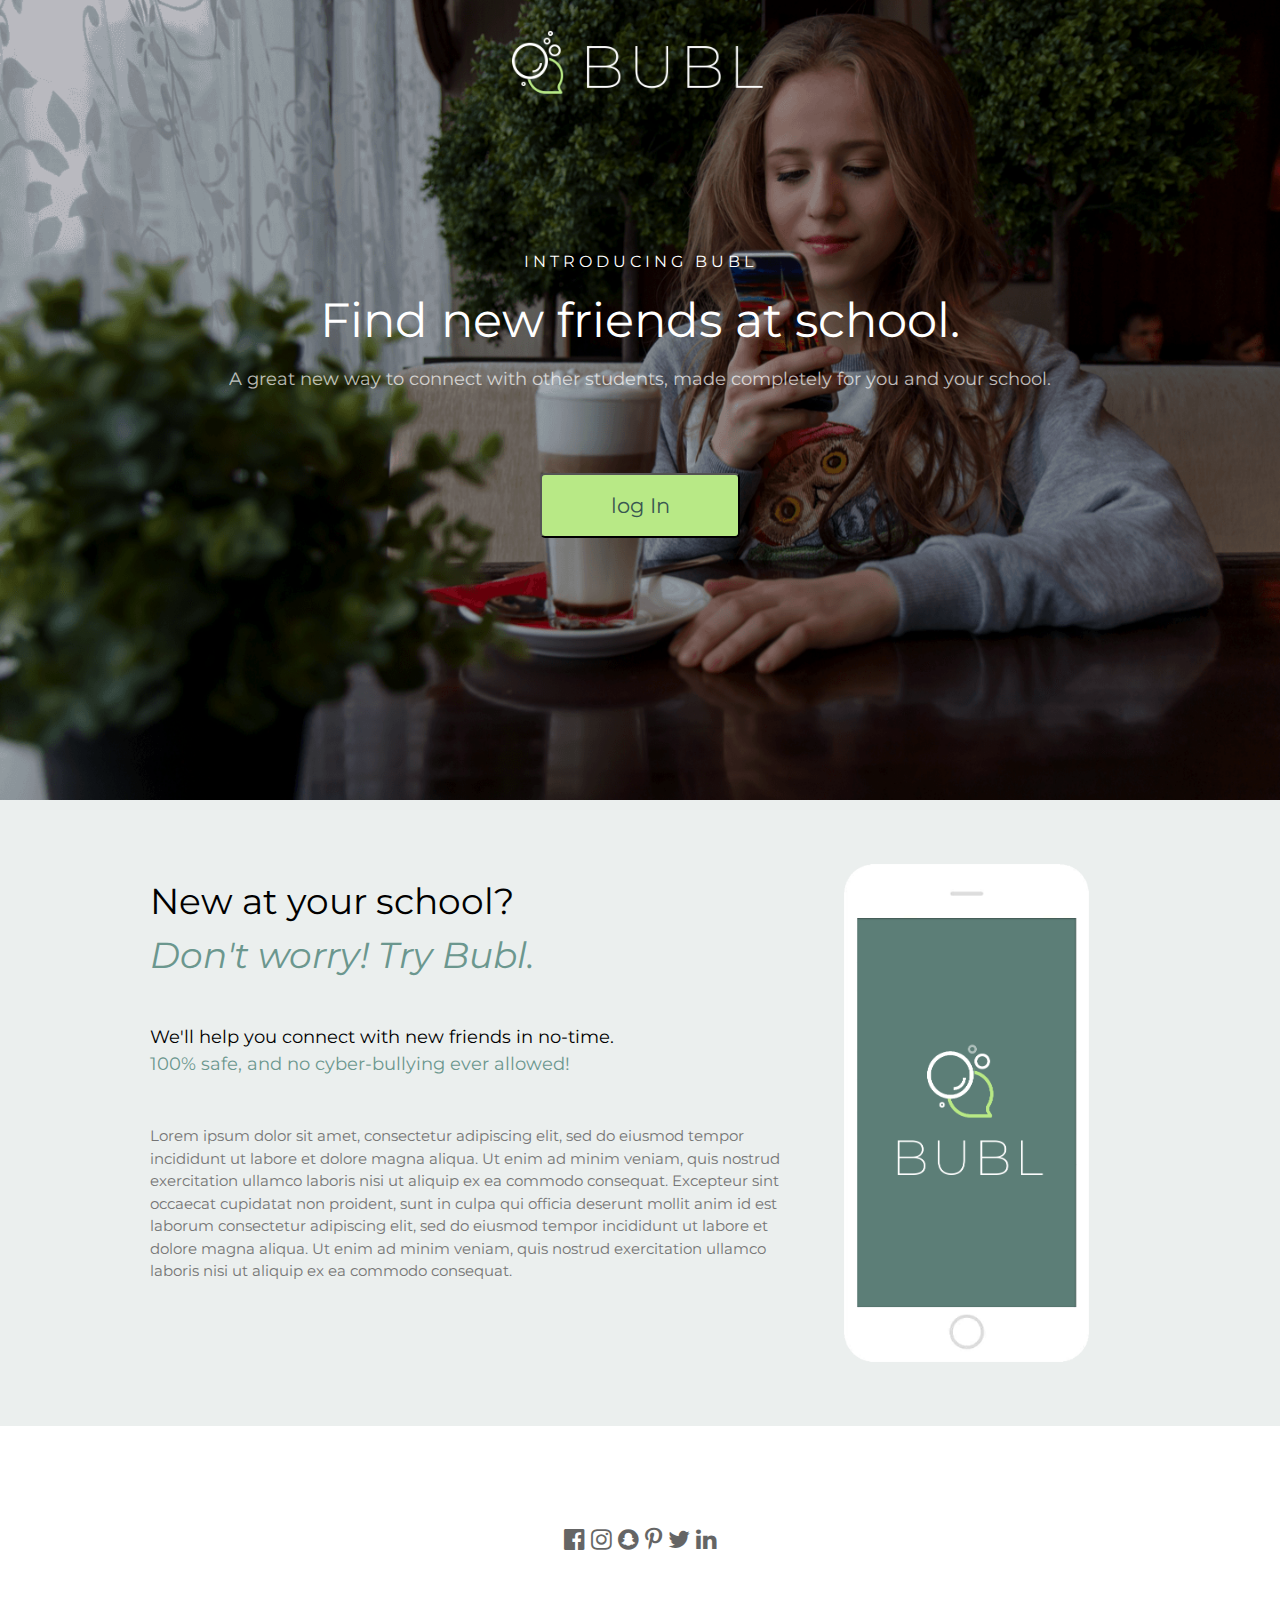
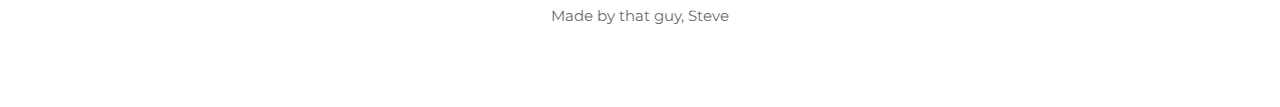
==== index.html @ deaacd05 "front-end link added to login button" ====
<!DOCTYPE html>
<html lang="en">
<title>Bubl</title>
<meta charset="UTF-8">
<meta name="viewport" content="width=device-width, initial-scale=1">
<link rel="stylesheet" href="css/index.css">
<link rel="stylesheet" href="https://fonts.googleapis.com/css?family=Lato">
<link rel="stylesheet" href="https://fonts.googleapis.com/css?family=Montserrat">
<link rel="stylesheet" href="https://cdnjs.cloudflare.com/ajax/libs/font-awesome/4.7.0/css/font-awesome.min.css">
<style>
body,h1,h2,h3,h4,h5,h6 {font-family: "Montserrat", sans-serif}
.w3-bar,h1,button {font-family: "Montserrat", sans-serif}
.fa-anchor,.fa-coffee {font-size:200px}
</style>
<body>

<!-- Header -->
<header class="main-head">
  <div class="header-container1">
    <img class="banner" src="assests/Bubl-logo@2x.png">
  </div>
  <div class="header-container2">
    <h1 class="header-title">INTRODUCING BUBL<br></h1>
    <h2 class="header-text">Find new friends at school.</h2>
    <h3 class="header-sub">A great new way to connect with other students, made completely for you and your school.</h3>
    <button class="button" onclick="location.href='https://bublsocial.netlify.com/'">log In</button>
  </div>
</header>

<!-- First Grid -->
<div class="section2 w3-row-padding w3-padding-64 w3-container">
  <div class="w3-content">
    <div class="w3-twothird">
      <h1>New at your school?<br><span class ="subgreen1">Don't worry! Try Bubl.</span></h1>
      <h5 class="w3-padding-32">We'll help you connect with new friends in no-time.<br>
      <span class="subgreen2">100% safe, and no cyber-bullying ever allowed!</span></h5>

      <p class="w3-text-grey">Lorem ipsum dolor sit amet, consectetur adipiscing elit, sed do eiusmod tempor incididunt ut labore et dolore magna aliqua. Ut enim ad minim veniam, quis nostrud exercitation ullamco laboris nisi ut aliquip ex ea commodo consequat. Excepteur sint
        occaecat cupidatat non proident, sunt in culpa qui officia deserunt mollit anim id est laborum consectetur adipiscing elit, sed do eiusmod tempor incididunt ut labore et dolore magna aliqua. Ut enim ad minim veniam, quis nostrud exercitation ullamco
        laboris nisi ut aliquip ex ea commodo consequat.</p>
    </div>

    <div class="w3-third w3-center">
      <img src="/assests/bubl-phone-app.gif" width="75%" height="75%">
    </div>
  </div>
</div>

<!-- Footer -->
<footer class="w3-container w3-padding-64 w3-center w3-opacity">  
  <div class="w3-xlarge w3-padding-32">
    <i class="fa fa-facebook-official w3-hover-opacity"></i>
    <i class="fa fa-instagram w3-hover-opacity"></i>
    <i class="fa fa-snapchat w3-hover-opacity"></i>
    <i class="fa fa-pinterest-p w3-hover-opacity"></i>
    <i class="fa fa-twitter w3-hover-opacity"></i>
    <i class="fa fa-linkedin w3-hover-opacity"></i>
 </div>
 <p>Made by that guy, Steve</p>
</footer>

<script>
// Used to toggle the menu on small screens when clicking on the menu button
function myFunction() {
  var x = document.getElementById("navDemo");
  if (x.className.indexOf("w3-show") == -1) {
    x.className += " w3-show";
  } else { 
    x.className = x.className.replace(" w3-show", "");
  }
}
</script>

</body>
</html>
---- css/index.css ----
/* W3.CSS 4.12 November 2018 by Jan Egil and Borge Refsnes */

html {
  box-sizing: border-box
}

*,
*:before,
*:after {
  box-sizing: inherit
}


/* Extract from normalize.css by Nicolas Gallagher and Jonathan Neal git.io/normalize */

html {
  -ms-text-size-adjust: 100%;
  -webkit-text-size-adjust: 100%
}

body {
  margin: 0
}

article,
aside,
details,
figcaption,
figure,
footer,
header,
main,
menu,
nav,
section,
summary {
  display: block
}

audio,
canvas,
progress,
video {
  display: inline-block
}

progress {
  vertical-align: baseline
}

audio:not([controls]) {
  display: none;
  height: 0
}

[hidden],
template {
  display: none
}

a {
  background-color: transparent;
  -webkit-text-decoration-skip: objects
}

a:active,
a:hover {
  outline-width: 0
}

abbr[title] {
  border-bottom: none;
  text-decoration: underline;
  text-decoration: underline dotted
}

dfn {
  font-style: italic
}

mark {
  background: #ff0;
  color: #000
}

small {
  font-size: 80%
}

sub,
sup {
  font-size: 75%;
  line-height: 0;
  position: relative;
  vertical-align: baseline
}

sub {
  bottom: -0.25em
}

sup {
  top: -0.5em
}

figure {
  margin: 1em 40px
}

img {
  border-style: none
}

svg:not(:root) {
  overflow: hidden
}

code,
kbd,
pre,
samp {
  font-family: monospace, monospace;
  font-size: 1em
}

hr {
  box-sizing: content-box;
  height: 0;
  overflow: visible
}

button,
input,
select,
textarea {
  font: inherit;
  margin: 0
}

optgroup {
  font-weight: bold
}

button,
input {
  overflow: visible
}

button,
select {
  text-transform: none
}

button,
html [type=button],
[type=reset],
[type=submit] {
  -webkit-appearance: button
}

button::-moz-focus-inner,
[type=button]::-moz-focus-inner,
[type=reset]::-moz-focus-inner,
[type=submit]::-moz-focus-inner {
  border-style: none;
  padding: 0
}

button:-moz-focusring,
[type=button]:-moz-focusring,
[type=reset]:-moz-focusring,
[type=submit]:-moz-focusring {
  outline: 1px dotted ButtonText
}

fieldset {
  border: 1px solid #c0c0c0;
  margin: 0 2px;
  padding: .35em .625em .75em
}

legend {
  color: inherit;
  display: table;
  max-width: 100%;
  padding: 0;
  white-space: normal
}

textarea {
  overflow: auto
}

[type=checkbox],
[type=radio] {
  padding: 0
}

[type=number]::-webkit-inner-spin-button,
[type=number]::-webkit-outer-spin-button {
  height: auto
}

[type=search] {
  -webkit-appearance: textfield;
  outline-offset: -2px
}

[type=search]::-webkit-search-cancel-button,
[type=search]::-webkit-search-decoration {
  -webkit-appearance: none
}

::-webkit-input-placeholder {
  color: inherit;
  opacity: 0.54
}

::-webkit-file-upload-button {
  -webkit-appearance: button;
  font: inherit
}


/* End extract */

html,
body {
  font-family: Verdana, sans-serif;
  font-size: 15px;
  line-height: 1.5
}

html {
  overflow-x: hidden
}

h1 {
  font-size: 36px
}

h2 {
  font-size: 30px
}

h3 {
  font-size: 24px
}

h4 {
  font-size: 20px
}

h5 {
  font-size: 18px
}

h6 {
  font-size: 16px
}

.w3-serif {
  font-family: serif
}

h1,
h2,
h3,
h4,
h5,
h6 {
  font-family: "Segoe UI", Arial, sans-serif;
  font-weight: 400;
  margin: 10px 0
}

.banner {
  display: block;
  margin-left: auto;
  margin-right: auto;
  width: 30%;
  padding-top: 30px;
}

@media only screen and (min-width: 1200px) {
  .banner {
    width: 20%;
  }
}

.button {
  background: #B8E986;
  font-family: "Montserrat", sans-serif;
  font-size: 21px;
  color: #395751;
  letter-spacing: 0;
  text-align: center;
  width: 200px;
  height: 65px;
  margin-top: 70px;
  border-radius: 5px;
}

.header-title {
  font-family: "Montserrat", sans-serif;
  font-size: 16px;
  color: #FFFFFF;
  letter-spacing: 4px;
  text-align: center;
}

.header-text {
  font-family: "Montserrat", sans-serif;
  font-size: 48px;
  color: #FFFFFF;
  letter-spacing: 0;
  text-align: center;
  margin: 0 20px
}

.header-sub {
  font-family: "Montserrat", sans-serif;
  font-size: 18px;
  color: #FFFFFF;
  letter-spacing: 0;
  text-align: center;
  opacity: .7;
  margin: 10px 20px;
}

.header-container1 {
  height: 30%;
  align-items: center;
}
@media only screen and (max-width: 500px) {
  .header-container1 {
    height: 25%;
  }
}

.header-container2 {
  vertical-align: center;
}

.main-head {
  background-image: url(/assests/Bubl-Banner-bg.png);
  background-repeat: no-repeat;
  background-size: cover;
  background-position: center;
  height: 800px;
  text-align: center;
  display: block;
}

@media only screen and (max-width: 320px) {
  .main-head { 
      display: none; 
  }
}

.section2 {
  background-color: rgba(92, 126, 119, 0.123);
}

.subgreen1 {
  font-style: italic;
  color: #6b978e;
}

.subgreen2 {
  font-style: normal;
  color: #6b978e; 
}

.w3-wide {
  letter-spacing: 4px
}

hr {
  border: 0;
  border-top: 1px solid #eee;
  margin: 20px 0
}

.w3-image {
  max-width: 100%;
  height: auto
}

img {
  vertical-align: middle
}

a {
  color: inherit
}

.w3-table,
.w3-table-all {
  border-collapse: collapse;
  border-spacing: 0;
  width: 100%;
  display: table
}

.w3-table-all {
  border: 1px solid #ccc
}

.w3-bordered tr,
.w3-table-all tr {
  border-bottom: 1px solid #ddd
}

.w3-striped tbody tr:nth-child(even) {
  background-color: #f1f1f1
}

.w3-table-all tr:nth-child(odd) {
  background-color: #fff
}

.w3-table-all tr:nth-child(even) {
  background-color: #f1f1f1
}

.w3-hoverable tbody tr:hover,
.w3-ul.w3-hoverable li:hover {
  background-color: #ccc
}

.w3-centered tr th,
.w3-centered tr td {
  text-align: center
}

.w3-table td,
.w3-table th,
.w3-table-all td,
.w3-table-all th {
  padding: 8px 8px;
  display: table-cell;
  text-align: left;
  vertical-align: top
}

.w3-table th:first-child,
.w3-table td:first-child,
.w3-table-all th:first-child,
.w3-table-all td:first-child {
  padding-left: 16px
}

.w3-btn,
.w3-button {
  border: none;
  display: inline-block;
  padding: 8px 16px;
  vertical-align: middle;
  overflow: hidden;
  text-decoration: none;
  color: inherit;
  background-color: inherit;
  text-align: center;
  cursor: pointer;
  white-space: nowrap
}

.w3-btn:hover {
  box-shadow: 0 8px 16px 0 rgba(0, 0, 0, 0.2), 0 6px 20px 0 rgba(0, 0, 0, 0.19)
}

.w3-btn,
.w3-button {
  -webkit-touch-callout: none;
  -webkit-user-select: none;
  -khtml-user-select: none;
  -moz-user-select: none;
  -ms-user-select: none;
  user-select: none
}

.w3-disabled,
.w3-btn:disabled,
.w3-button:disabled {
  cursor: not-allowed;
  opacity: 0.3
}

.w3-disabled *,
:disabled * {
  pointer-events: none
}

.w3-btn.w3-disabled:hover,
.w3-btn:disabled:hover {
  box-shadow: none
}

.w3-badge,
.w3-tag {
  background-color: #000;
  color: #fff;
  display: inline-block;
  padding-left: 8px;
  padding-right: 8px;
  text-align: center
}

.w3-badge {
  border-radius: 50%
}

.w3-ul {
  list-style-type: none;
  padding: 0;
  margin: 0
}

.w3-ul li {
  padding: 8px 16px;
  border-bottom: 1px solid #ddd
}

.w3-ul li:last-child {
  border-bottom: none
}

.w3-tooltip,
.w3-display-container {
  position: relative
}

.w3-tooltip .w3-text {
  display: none
}

.w3-tooltip:hover .w3-text {
  display: inline-block
}

.w3-ripple:active {
  opacity: 0.5
}

.w3-ripple {
  transition: opacity 0s
}

.w3-input {
  padding: 8px;
  display: block;
  border: none;
  border-bottom: 1px solid #ccc;
  width: 100%
}

.w3-select {
  padding: 9px 0;
  width: 100%;
  border: none;
  border-bottom: 1px solid #ccc
}

.w3-dropdown-click,
.w3-dropdown-hover {
  position: relative;
  display: inline-block;
  cursor: pointer
}

.w3-dropdown-hover:hover .w3-dropdown-content {
  display: block
}

.w3-dropdown-hover:first-child,
.w3-dropdown-click:hover {
  background-color: #ccc;
  color: #000
}

.w3-dropdown-hover:hover > .w3-button:first-child,
.w3-dropdown-click:hover > .w3-button:first-child {
  background-color: #ccc;
  color: #000
}

.w3-dropdown-content {
  cursor: auto;
  color: #000;
  background-color: #fff;
  display: none;
  position: absolute;
  min-width: 160px;
  margin: 0;
  padding: 0;
  z-index: 1
}

.w3-check,
.w3-radio {
  width: 24px;
  height: 24px;
  position: relative;
  top: 6px
}

.w3-sidebar {
  height: 100%;
  width: 200px;
  background-color: #fff;
  position: fixed!important;
  z-index: 1;
  overflow: auto
}

.w3-bar-block .w3-dropdown-hover,
.w3-bar-block .w3-dropdown-click {
  width: 100%
}

.w3-bar-block .w3-dropdown-hover .w3-dropdown-content,
.w3-bar-block .w3-dropdown-click .w3-dropdown-content {
  min-width: 100%
}

.w3-bar-block .w3-dropdown-hover .w3-button,
.w3-bar-block .w3-dropdown-click .w3-button {
  width: 100%;
  text-align: left;
  padding: 8px 16px
}

.w3-main,
#main {
  transition: margin-left .4s
}

.w3-modal {
  z-index: 3;
  display: none;
  padding-top: 100px;
  position: fixed;
  left: 0;
  top: 0;
  width: 100%;
  height: 100%;
  overflow: auto;
  background-color: rgb(0, 0, 0);
  background-color: rgba(0, 0, 0, 0.4)
}

.w3-modal-content {
  margin: auto;
  background-color: #fff;
  position: relative;
  padding: 0;
  outline: 0;
  width: 600px
}

.w3-bar {
  width: 100%;
  overflow: hidden
}

.w3-center .w3-bar {
  display: inline-block;
  width: auto
}

.w3-bar .w3-bar-item {
  padding: 8px 16px;
  float: left;
  width: auto;
  border: none;
  display: block;
  outline: 0
}

.w3-bar .w3-dropdown-hover,
.w3-bar .w3-dropdown-click {
  position: static;
  float: left
}

.w3-bar .w3-button {
  white-space: normal
}

.w3-bar-block .w3-bar-item {
  width: 100%;
  display: block;
  padding: 8px 16px;
  text-align: left;
  border: none;
  white-space: normal;
  float: none;
  outline: 0
}

.w3-bar-block.w3-center .w3-bar-item {
  text-align: center
}

.w3-block {
  display: block;
  width: 100%
}

.w3-responsive {
  display: block;
  overflow-x: auto
}

.w3-container:after,
.w3-container:before,
.w3-panel:after,
.w3-panel:before,
.w3-row:after,
.w3-row:before,
.w3-row-padding:after,
.w3-row-padding:before,
.w3-cell-row:before,
.w3-cell-row:after,
.w3-clear:after,
.w3-clear:before,
.w3-bar:before,
.w3-bar:after {
  content: "";
  display: table;
  clear: both
}

.w3-col,
.w3-half,
.w3-third,
.w3-twothird,
.w3-threequarter,
.w3-quarter {
  float: left;
  width: 100%
}
@media only screen and (max-width: 600px) {
  .w3-twothird {
    text-align: center;
    margin-bottom: 40px;
  }
}

.w3-col.s1 {
  width: 8.33333%
}

.w3-col.s2 {
  width: 16.66666%
}

.w3-col.s3 {
  width: 24.99999%
}

.w3-col.s4 {
  width: 33.33333%
}

.w3-col.s5 {
  width: 41.66666%
}

.w3-col.s6 {
  width: 49.99999%
}

.w3-col.s7 {
  width: 58.33333%
}

.w3-col.s8 {
  width: 66.66666%
}

.w3-col.s9 {
  width: 74.99999%
}

.w3-col.s10 {
  width: 83.33333%
}

.w3-col.s11 {
  width: 91.66666%
}

.w3-col.s12 {
  width: 99.99999%
}

@media (min-width:601px) {
  .w3-col.m1 {
      width: 8.33333%
  }
  .w3-col.m2 {
      width: 16.66666%
  }
  .w3-col.m3,
  .w3-quarter {
      width: 24.99999%
  }
  .w3-col.m4,
  .w3-third {
      width: 33.33333%
  }
  .w3-col.m5 {
      width: 41.66666%
  }
  .w3-col.m6,
  .w3-half {
      width: 49.99999%
  }
  .w3-col.m7 {
      width: 58.33333%
  }
  .w3-col.m8,
  .w3-twothird {
      width: 66.66666%
  }
  .w3-col.m9,
  .w3-threequarter {
      width: 74.99999%
  }
  .w3-col.m10 {
      width: 83.33333%
  }
  .w3-col.m11 {
      width: 91.66666%
  }
  .w3-col.m12 {
      width: 99.99999%
  }
}

@media (min-width:993px) {
  .w3-col.l1 {
      width: 8.33333%
  }
  .w3-col.l2 {
      width: 16.66666%
  }
  .w3-col.l3 {
      width: 24.99999%
  }
  .w3-col.l4 {
      width: 33.33333%
  }
  .w3-col.l5 {
      width: 41.66666%
  }
  .w3-col.l6 {
      width: 49.99999%
  }
  .w3-col.l7 {
      width: 58.33333%
  }
  .w3-col.l8 {
      width: 66.66666%
  }
  .w3-col.l9 {
      width: 74.99999%
  }
  .w3-col.l10 {
      width: 83.33333%
  }
  .w3-col.l11 {
      width: 91.66666%
  }
  .w3-col.l12 {
      width: 99.99999%
  }
}

.w3-rest {
  overflow: hidden
}

.w3-stretch {
  margin-left: -16px;
  margin-right: -16px
}

.w3-content,
.w3-auto {
  margin-left: auto;
  margin-right: auto
}

.w3-content {
  max-width: 980px
}

.w3-auto {
  max-width: 1140px
}

.w3-cell-row {
  display: table;
  width: 100%
}

.w3-cell {
  display: table-cell
}

.w3-cell-top {
  vertical-align: top
}

.w3-cell-middle {
  vertical-align: middle
}

.w3-cell-bottom {
  vertical-align: bottom
}

.w3-hide {
  display: none!important
}

.w3-show-block,
.w3-show {
  display: block!important
}

.w3-show-inline-block {
  display: inline-block!important
}

@media (max-width:1205px) {
  .w3-auto {
      max-width: 95%
  }
}

@media (max-width:600px) {
  .w3-modal-content {
      margin: 0 10px;
      width: auto!important
  }
  .w3-modal {
      padding-top: 30px
  }
  .w3-dropdown-hover.w3-mobile .w3-dropdown-content,
  .w3-dropdown-click.w3-mobile .w3-dropdown-content {
      position: relative
  }
  .w3-hide-small {
      display: none!important
  }
  .w3-mobile {
      display: block;
      width: 100%!important
  }
  .w3-bar-item.w3-mobile,
  .w3-dropdown-hover.w3-mobile,
  .w3-dropdown-click.w3-mobile {
      text-align: center
  }
  .w3-dropdown-hover.w3-mobile,
  .w3-dropdown-hover.w3-mobile .w3-btn,
  .w3-dropdown-hover.w3-mobile .w3-button,
  .w3-dropdown-click.w3-mobile,
  .w3-dropdown-click.w3-mobile .w3-btn,
  .w3-dropdown-click.w3-mobile .w3-button {
      width: 100%
  }
}

@media (max-width:768px) {
  .w3-modal-content {
      width: 500px
  }
  .w3-modal {
      padding-top: 50px
  }
}

@media (min-width:993px) {
  .w3-modal-content {
      width: 900px
  }
  .w3-hide-large {
      display: none!important
  }
  .w3-sidebar.w3-collapse {
      display: block!important
  }
}

@media (max-width:992px) and (min-width:601px) {
  .w3-hide-medium {
      display: none!important
  }
}

@media (max-width:992px) {
  .w3-sidebar.w3-collapse {
      display: none
  }
  .w3-main {
      margin-left: 0!important;
      margin-right: 0!important
  }
  .w3-auto {
      max-width: 100%
  }
}

.w3-top,
.w3-bottom {
  position: fixed;
  width: 100%;
  z-index: 1
}

.w3-top {
  top: 0
}

.w3-bottom {
  bottom: 0
}

.w3-overlay {
  position: fixed;
  display: none;
  width: 100%;
  height: 100%;
  top: 0;
  left: 0;
  right: 0;
  bottom: 0;
  background-color: rgba(0, 0, 0, 0.5);
  z-index: 2
}

.w3-display-topleft {
  position: absolute;
  left: 0;
  top: 0
}

.w3-display-topright {
  position: absolute;
  right: 0;
  top: 0
}

.w3-display-bottomleft {
  position: absolute;
  left: 0;
  bottom: 0
}

.w3-display-bottomright {
  position: absolute;
  right: 0;
  bottom: 0
}

.w3-display-middle {
  position: absolute;
  top: 50%;
  left: 50%;
  transform: translate(-50%, -50%);
  -ms-transform: translate(-50%, -50%)
}

.w3-display-left {
  position: absolute;
  top: 50%;
  left: 0%;
  transform: translate(0%, -50%);
  -ms-transform: translate(-0%, -50%)
}

.w3-display-right {
  position: absolute;
  top: 50%;
  right: 0%;
  transform: translate(0%, -50%);
  -ms-transform: translate(0%, -50%)
}

.w3-display-topmiddle {
  position: absolute;
  left: 50%;
  top: 0;
  transform: translate(-50%, 0%);
  -ms-transform: translate(-50%, 0%)
}

.w3-display-bottommiddle {
  position: absolute;
  left: 50%;
  bottom: 0;
  transform: translate(-50%, 0%);
  -ms-transform: translate(-50%, 0%)
}

.w3-display-container:hover .w3-display-hover {
  display: block
}

.w3-display-container:hover span.w3-display-hover {
  display: inline-block
}

.w3-display-hover {
  display: none
}

.w3-display-position {
  position: absolute
}

.w3-circle {
  border-radius: 50%
}

.w3-round-small {
  border-radius: 2px
}

.w3-round,
.w3-round-medium {
  border-radius: 4px
}

.w3-round-large {
  border-radius: 8px
}

.w3-round-xlarge {
  border-radius: 16px
}

.w3-round-xxlarge {
  border-radius: 32px
}

.w3-row-padding,
.w3-row-padding>.w3-half,
.w3-row-padding>.w3-third,
.w3-row-padding>.w3-twothird,
.w3-row-padding>.w3-threequarter,
.w3-row-padding>.w3-quarter,
.w3-row-padding>.w3-col {
  padding: 0 8px
}

.w3-container,
.w3-panel {
  padding: 0.01em 16px
}

.w3-panel {
  margin-top: 16px;
  margin-bottom: 16px
}

.w3-code,
.w3-codespan {
  font-family: Consolas, "courier new";
  font-size: 16px
}

.w3-code {
  width: auto;
  background-color: #fff;
  padding: 8px 12px;
  border-left: 4px solid #4CAF50;
  word-wrap: break-word
}

.w3-codespan {
  color: crimson;
  background-color: #f1f1f1;
  padding-left: 4px;
  padding-right: 4px;
  font-size: 110%
}

.w3-card,
.w3-card-2 {
  box-shadow: 0 2px 5px 0 rgba(0, 0, 0, 0.16), 0 2px 10px 0 rgba(0, 0, 0, 0.12)
}

.w3-card-4,
.w3-hover-shadow:hover {
  box-shadow: 0 4px 10px 0 rgba(0, 0, 0, 0.2), 0 4px 20px 0 rgba(0, 0, 0, 0.19)
}

.w3-spin {
  animation: w3-spin 2s infinite linear
}

@keyframes w3-spin {
  0% {
      transform: rotate(0deg)
  }
  100% {
      transform: rotate(359deg)
  }
}

.w3-animate-fading {
  animation: fading 10s infinite
}

@keyframes fading {
  0% {
      opacity: 0
  }
  50% {
      opacity: 1
  }
  100% {
      opacity: 0
  }
}

.w3-animate-opacity {
  animation: opac 0.8s
}

@keyframes opac {
  from {
      opacity: 0
  }
  to {
      opacity: 1
  }
}

.w3-animate-top {
  position: relative;
  animation: animatetop 0.4s
}

@keyframes animatetop {
  from {
      top: -300px;
      opacity: 0
  }
  to {
      top: 0;
      opacity: 1
  }
}

.w3-animate-left {
  position: relative;
  animation: animateleft 0.4s
}

@keyframes animateleft {
  from {
      left: -300px;
      opacity: 0
  }
  to {
      left: 0;
      opacity: 1
  }
}

.w3-animate-right {
  position: relative;
  animation: animateright 0.4s
}

@keyframes animateright {
  from {
      right: -300px;
      opacity: 0
  }
  to {
      right: 0;
      opacity: 1
  }
}

.w3-animate-bottom {
  position: relative;
  animation: animatebottom 0.4s
}

@keyframes animatebottom {
  from {
      bottom: -300px;
      opacity: 0
  }
  to {
      bottom: 0;
      opacity: 1
  }
}

.w3-animate-zoom {
  animation: animatezoom 0.6s
}

@keyframes animatezoom {
  from {
      transform: scale(0)
  }
  to {
      transform: scale(1)
  }
}

.w3-animate-input {
  transition: width 0.4s ease-in-out
}

.w3-animate-input:focus {
  width: 100%!important
}

.w3-opacity,
.w3-hover-opacity:hover {
  opacity: 0.60
}

.w3-opacity-off,
.w3-hover-opacity-off:hover {
  opacity: 1
}

.w3-opacity-max {
  opacity: 0.25
}

.w3-opacity-min {
  opacity: 0.75
}

.w3-greyscale-max,
.w3-grayscale-max,
.w3-hover-greyscale:hover,
.w3-hover-grayscale:hover {
  filter: grayscale(100%)
}

.w3-greyscale,
.w3-grayscale {
  filter: grayscale(75%)
}

.w3-greyscale-min,
.w3-grayscale-min {
  filter: grayscale(50%)
}

.w3-sepia {
  filter: sepia(75%)
}

.w3-sepia-max,
.w3-hover-sepia:hover {
  filter: sepia(100%)
}

.w3-sepia-min {
  filter: sepia(50%)
}

.w3-tiny {
  font-size: 10px!important
}

.w3-small {
  font-size: 12px!important
}

.w3-medium {
  font-size: 15px!important
}

.w3-large {
  font-size: 18px!important
}

.w3-xlarge {
  font-size: 24px!important
}

.w3-xxlarge {
  font-size: 36px!important
}

.w3-xxxlarge {
  font-size: 48px!important
}

.w3-jumbo {
  font-size: 64px!important
}

.w3-left-align {
  text-align: left!important
}

.w3-right-align {
  text-align: right!important
}

.w3-justify {
  text-align: justify!important
}

.w3-center {
  text-align: center!important
}

.w3-border-0 {
  border: 0!important
}

.w3-border {
  border: 1px solid #ccc!important
}

.w3-border-top {
  border-top: 1px solid #ccc!important
}

.w3-border-bottom {
  border-bottom: 1px solid #ccc!important
}

.w3-border-left {
  border-left: 1px solid #ccc!important
}

.w3-border-right {
  border-right: 1px solid #ccc!important
}

.w3-topbar {
  border-top: 6px solid #ccc!important
}

.w3-bottombar {
  border-bottom: 6px solid #ccc!important
}

.w3-leftbar {
  border-left: 6px solid #ccc!important
}

.w3-rightbar {
  border-right: 6px solid #ccc!important
}

.w3-section,
.w3-code {
  margin-top: 16px!important;
  margin-bottom: 16px!important
}

.w3-margin {
  margin: 16px!important
}

.w3-margin-top {
  margin-top: 16px!important
}

.w3-margin-bottom {
  margin-bottom: 16px!important
}

.w3-margin-left {
  margin-left: 16px!important
}

.w3-margin-right {
  margin-right: 16px!important
}

.w3-padding-small {
  padding: 4px 8px!important
}

.w3-padding {
  padding: 8px 16px!important
}

.w3-padding-large {
  padding: 12px 24px!important
}

.w3-padding-16 {
  padding-top: 16px!important;
  padding-bottom: 16px!important
}

.w3-padding-24 {
  padding-top: 24px!important;
  padding-bottom: 24px!important
}

.w3-padding-32 {
  padding-top: 32px!important;
  padding-bottom: 32px!important
}

.w3-padding-48 {
  padding-top: 48px!important;
  padding-bottom: 48px!important
}

.w3-padding-64 {
  padding-top: 64px!important;
  padding-bottom: 64px!important
}

.w3-left {
  float: left!important
}

.w3-right {
  float: right!important
}

.w3-button:hover {
  color: #000!important;
  background-color: #ccc!important
}

.w3-transparent,
.w3-hover-none:hover {
  background-color: transparent!important
}

.w3-hover-none:hover {
  box-shadow: none!important
}


/* Colors */

.w3-amber,
.w3-hover-amber:hover {
  color: #000!important;
  background-color: #ffc107!important
}

.w3-aqua,
.w3-hover-aqua:hover {
  color: #000!important;
  background-color: #00ffff!important
}

.w3-blue,
.w3-hover-blue:hover {
  color: #fff!important;
  background-color: #2196F3!important
}

.w3-light-blue,
.w3-hover-light-blue:hover {
  color: #000!important;
  background-color: #87CEEB!important
}

.w3-brown,
.w3-hover-brown:hover {
  color: #fff!important;
  background-color: #795548!important
}

.w3-cyan,
.w3-hover-cyan:hover {
  color: #000!important;
  background-color: #00bcd4!important
}

.w3-blue-grey,
.w3-hover-blue-grey:hover,
.w3-blue-gray,
.w3-hover-blue-gray:hover {
  color: #fff!important;
  background-color: #607d8b!important
}

.w3-green,
.w3-hover-green:hover {
  color: #fff!important;
  background-color: #4CAF50!important
}

.w3-light-green,
.w3-hover-light-green:hover {
  color: #000!important;
  background-color: #8bc34a!important
}

.w3-indigo,
.w3-hover-indigo:hover {
  color: #fff!important;
  background-color: #3f51b5!important
}

.w3-khaki,
.w3-hover-khaki:hover {
  color: #000!important;
  background-color: #f0e68c!important
}

.w3-lime,
.w3-hover-lime:hover {
  color: #000!important;
  background-color: #cddc39!important
}

.w3-orange,
.w3-hover-orange:hover {
  color: #000!important;
  background-color: #ff9800!important
}

.w3-deep-orange,
.w3-hover-deep-orange:hover {
  color: #fff!important;
  background-color: #ff5722!important
}

.w3-pink,
.w3-hover-pink:hover {
  color: #fff!important;
  background-color: #e91e63!important
}

.w3-purple,
.w3-hover-purple:hover {
  color: #fff!important;
  background-color: #9c27b0!important
}

.w3-deep-purple,
.w3-hover-deep-purple:hover {
  color: #fff!important;
  background-color: #673ab7!important
}

.w3-red,
.w3-hover-red:hover {
  color: #fff!important;
  background-color: #5c7e77!important
}

.w3-sand,
.w3-hover-sand:hover {
  color: #000!important;
  background-color: #fdf5e6!important
}

.w3-teal,
.w3-hover-teal:hover {
  color: #fff!important;
  background-color: #009688!important
}

.w3-yellow,
.w3-hover-yellow:hover {
  color: #000!important;
  background-color: #ffeb3b!important
}

.w3-white,
.w3-hover-white:hover {
  color: #000!important;
  background-color: #fff!important
}

.w3-black,
.w3-hover-black:hover {
  color: #fff!important;
  background-color: #000!important
}

.w3-grey,
.w3-hover-grey:hover,
.w3-gray,
.w3-hover-gray:hover {
  color: #000!important;
  background-color: #9e9e9e!important
}

.w3-light-grey,
.w3-hover-light-grey:hover,
.w3-light-gray,
.w3-hover-light-gray:hover {
  color: #000!important;
  background-color: #f1f1f1!important
}

.w3-dark-grey,
.w3-hover-dark-grey:hover,
.w3-dark-gray,
.w3-hover-dark-gray:hover {
  color: #fff!important;
  background-color: #616161!important
}

.w3-pale-red,
.w3-hover-pale-red:hover {
  color: #000!important;
  background-color: #ffdddd!important
}

.w3-pale-green,
.w3-hover-pale-green:hover {
  color: #000!important;
  background-color: #ddffdd!important
}

.w3-pale-yellow,
.w3-hover-pale-yellow:hover {
  color: #000!important;
  background-color: #ffffcc!important
}

.w3-pale-blue,
.w3-hover-pale-blue:hover {
  color: #000!important;
  background-color: #ddffff!important
}

.w3-text-amber,
.w3-hover-text-amber:hover {
  color: #ffc107!important
}

.w3-text-aqua,
.w3-hover-text-aqua:hover {
  color: #00ffff!important
}

.w3-text-blue,
.w3-hover-text-blue:hover {
  color: #2196F3!important
}

.w3-text-light-blue,
.w3-hover-text-light-blue:hover {
  color: #87CEEB!important
}

.w3-text-brown,
.w3-hover-text-brown:hover {
  color: #795548!important
}

.w3-text-cyan,
.w3-hover-text-cyan:hover {
  color: #00bcd4!important
}

.w3-text-blue-grey,
.w3-hover-text-blue-grey:hover,
.w3-text-blue-gray,
.w3-hover-text-blue-gray:hover {
  color: #607d8b!important
}

.w3-text-green,
.w3-hover-text-green:hover {
  color: #4CAF50!important
}

.w3-text-light-green,
.w3-hover-text-light-green:hover {
  color: #8bc34a!important
}

.w3-text-indigo,
.w3-hover-text-indigo:hover {
  color: #3f51b5!important
}

.w3-text-khaki,
.w3-hover-text-khaki:hover {
  color: #b4aa50!important
}

.w3-text-lime,
.w3-hover-text-lime:hover {
  color: #cddc39!important
}

.w3-text-orange,
.w3-hover-text-orange:hover {
  color: #ff9800!important
}

.w3-text-deep-orange,
.w3-hover-text-deep-orange:hover {
  color: #ff5722!important
}

.w3-text-pink,
.w3-hover-text-pink:hover {
  color: #e91e63!important
}

.w3-text-purple,
.w3-hover-text-purple:hover {
  color: #9c27b0!important
}

.w3-text-deep-purple,
.w3-hover-text-deep-purple:hover {
  color: #673ab7!important
}

.w3-text-red,
.w3-hover-text-red:hover {
  color: #f44336!important
}

.w3-text-sand,
.w3-hover-text-sand:hover {
  color: #fdf5e6!important
}

.w3-text-teal,
.w3-hover-text-teal:hover {
  color: #009688!important
}

.w3-text-yellow,
.w3-hover-text-yellow:hover {
  color: #d2be0e!important
}

.w3-text-white,
.w3-hover-text-white:hover {
  color: #fff!important
}

.w3-text-black,
.w3-hover-text-black:hover {
  color: #000!important
}

.w3-text-grey,
.w3-hover-text-grey:hover,
.w3-text-gray,
.w3-hover-text-gray:hover {
  color: #757575!important
}

.w3-text-light-grey,
.w3-hover-text-light-grey:hover,
.w3-text-light-gray,
.w3-hover-text-light-gray:hover {
  color: #f1f1f1!important
}

.w3-text-dark-grey,
.w3-hover-text-dark-grey:hover,
.w3-text-dark-gray,
.w3-hover-text-dark-gray:hover {
  color: #3a3a3a!important
}

.w3-border-amber,
.w3-hover-border-amber:hover {
  border-color: #ffc107!important
}

.w3-border-aqua,
.w3-hover-border-aqua:hover {
  border-color: #00ffff!important
}

.w3-border-blue,
.w3-hover-border-blue:hover {
  border-color: #2196F3!important
}

.w3-border-light-blue,
.w3-hover-border-light-blue:hover {
  border-color: #87CEEB!important
}

.w3-border-brown,
.w3-hover-border-brown:hover {
  border-color: #795548!important
}

.w3-border-cyan,
.w3-hover-border-cyan:hover {
  border-color: #00bcd4!important
}

.w3-border-blue-grey,
.w3-hover-border-blue-grey:hover,
.w3-border-blue-gray,
.w3-hover-border-blue-gray:hover {
  border-color: #607d8b!important
}

.w3-border-green,
.w3-hover-border-green:hover {
  border-color: #4CAF50!important
}

.w3-border-light-green,
.w3-hover-border-light-green:hover {
  border-color: #8bc34a!important
}

.w3-border-indigo,
.w3-hover-border-indigo:hover {
  border-color: #3f51b5!important
}

.w3-border-khaki,
.w3-hover-border-khaki:hover {
  border-color: #f0e68c!important
}

.w3-border-lime,
.w3-hover-border-lime:hover {
  border-color: #cddc39!important
}

.w3-border-orange,
.w3-hover-border-orange:hover {
  border-color: #ff9800!important
}

.w3-border-deep-orange,
.w3-hover-border-deep-orange:hover {
  border-color: #ff5722!important
}

.w3-border-pink,
.w3-hover-border-pink:hover {
  border-color: #e91e63!important
}

.w3-border-purple,
.w3-hover-border-purple:hover {
  border-color: #9c27b0!important
}

.w3-border-deep-purple,
.w3-hover-border-deep-purple:hover {
  border-color: #673ab7!important
}

.w3-border-red,
.w3-hover-border-red:hover {
  border-color: #f44336!important
}

.w3-border-sand,
.w3-hover-border-sand:hover {
  border-color: #fdf5e6!important
}

.w3-border-teal,
.w3-hover-border-teal:hover {
  border-color: #009688!important
}

.w3-border-yellow,
.w3-hover-border-yellow:hover {
  border-color: #ffeb3b!important
}

.w3-border-white,
.w3-hover-border-white:hover {
  border-color: #fff!important
}

.w3-border-black,
.w3-hover-border-black:hover {
  border-color: #000!important
}

.w3-border-grey,
.w3-hover-border-grey:hover,
.w3-border-gray,
.w3-hover-border-gray:hover {
  border-color: #9e9e9e!important
}

.w3-border-light-grey,
.w3-hover-border-light-grey:hover,
.w3-border-light-gray,
.w3-hover-border-light-gray:hover {
  border-color: #f1f1f1!important
}

.w3-border-dark-grey,
.w3-hover-border-dark-grey:hover,
.w3-border-dark-gray,
.w3-hover-border-dark-gray:hover {
  border-color: #616161!important
}

.w3-border-pale-red,
.w3-hover-border-pale-red:hover {
  border-color: #ffe7e7!important
}

.w3-border-pale-green,
.w3-hover-border-pale-green:hover {
  border-color: #e7ffe7!important
}

.w3-border-pale-yellow,
.w3-hover-border-pale-yellow:hover {
  border-color: #ffffcc!important
}

.w3-border-pale-blue,
.w3-hover-border-pale-blue:hover {
  border-color: #e7ffff!important
}
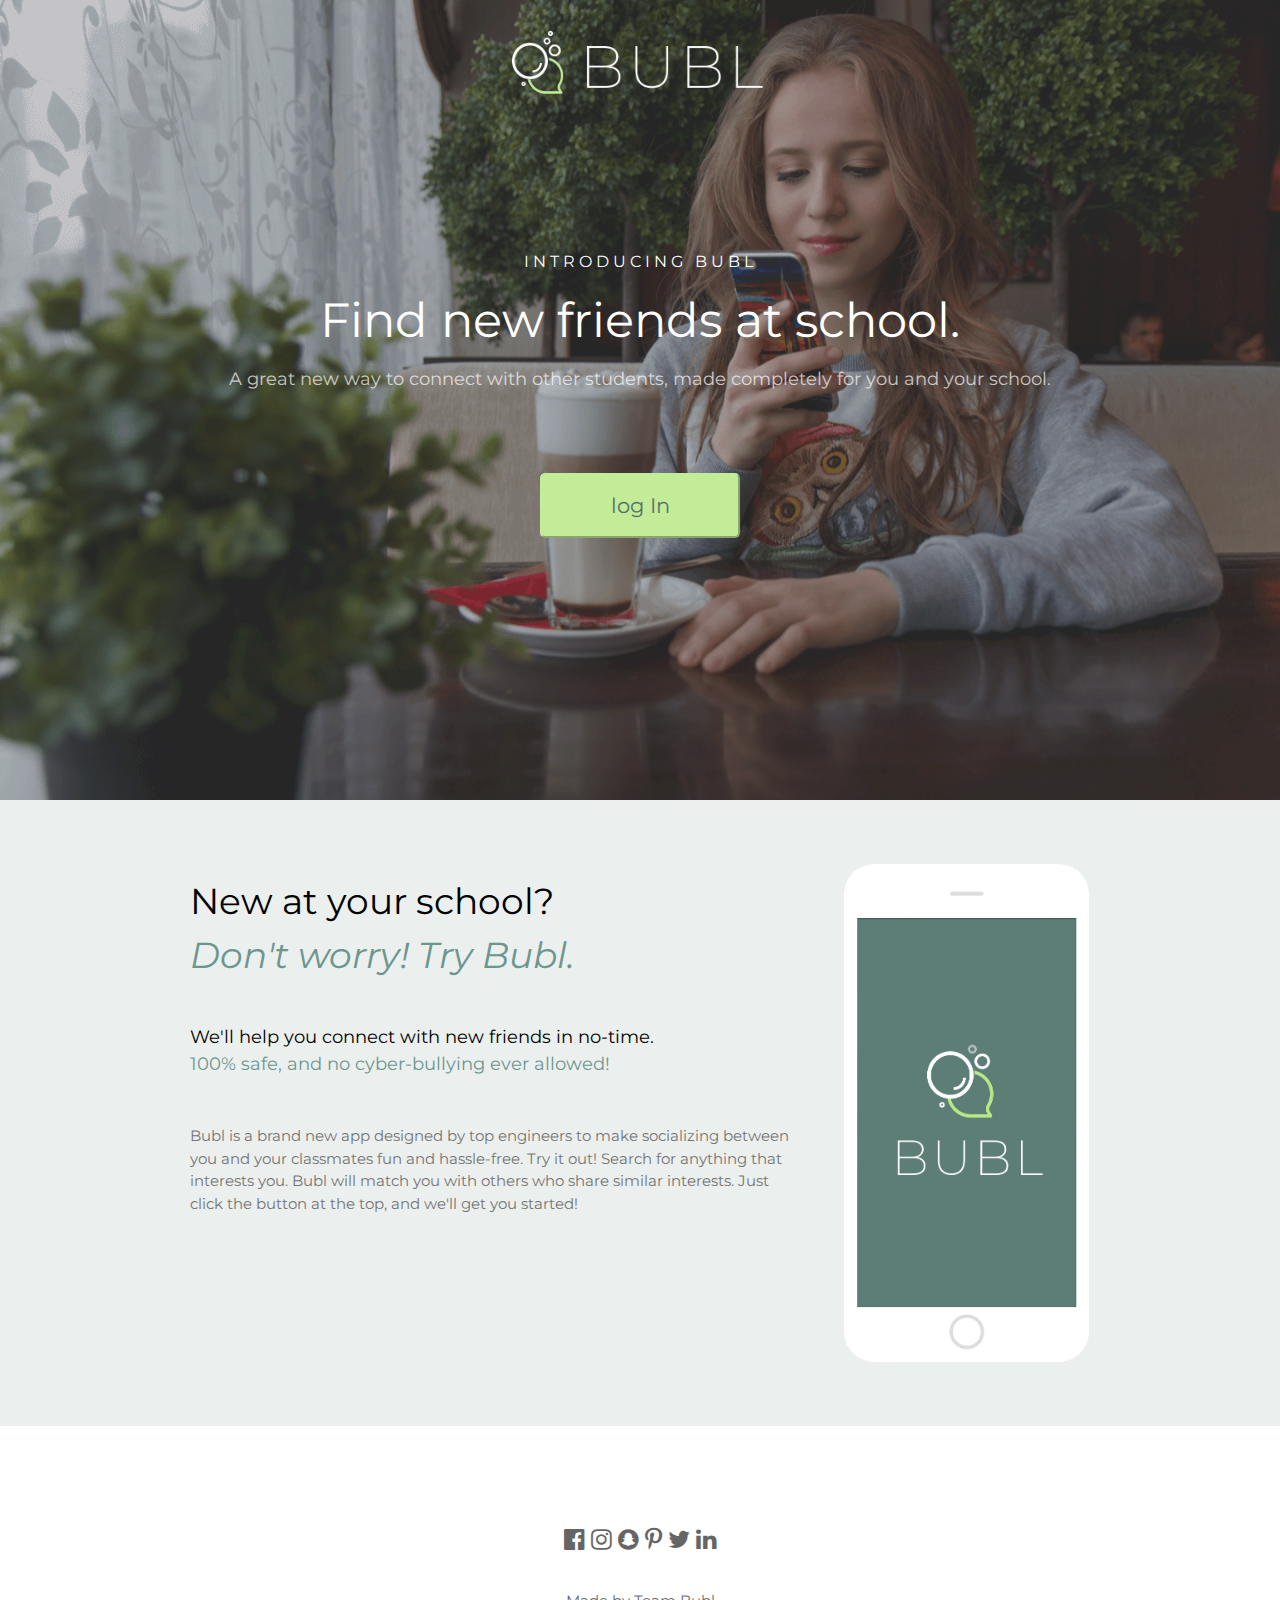
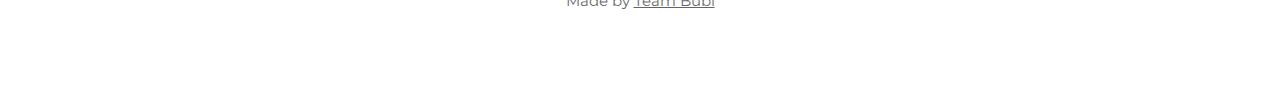
==== commit 652d03d7: "fixed padding in section 2 text. added reference to 'about' page. Continuing to 'about' page." ====
--- a/index.html
+++ b/index.html
@@ -35,9 +35,9 @@
       <h5 class="w3-padding-32">We'll help you connect with new friends in no-time.<br>
       <span class="subgreen2">100% safe, and no cyber-bullying ever allowed!</span></h5>
 
-      <p class="w3-text-grey">Lorem ipsum dolor sit amet, consectetur adipiscing elit, sed do eiusmod tempor incididunt ut labore et dolore magna aliqua. Ut enim ad minim veniam, quis nostrud exercitation ullamco laboris nisi ut aliquip ex ea commodo consequat. Excepteur sint
-        occaecat cupidatat non proident, sunt in culpa qui officia deserunt mollit anim id est laborum consectetur adipiscing elit, sed do eiusmod tempor incididunt ut labore et dolore magna aliqua. Ut enim ad minim veniam, quis nostrud exercitation ullamco
-        laboris nisi ut aliquip ex ea commodo consequat.</p>
+      <p class="w3-text-grey">Bubl is a brand new app designed by top engineers to make socializing between you and your classmates fun and hassle-free. 
+        Try it out! Search for anything that interests you. Bubl will match you with others who share similar interests. Just click the button at the top, and we'll get you started!
+      </p>
     </div>
 
     <div class="w3-third w3-center">
@@ -56,7 +56,7 @@
     <i class="fa fa-twitter w3-hover-opacity"></i>
     <i class="fa fa-linkedin w3-hover-opacity"></i>
  </div>
- <p>Made by that guy, Steve</p>
+ <a>Made by <a href="#">Team Bubl</a></p>
 </footer>
 
 <script>
--- a/css/index.css
+++ b/css/index.css
@@ -299,6 +299,7 @@
   height: 65px;
   margin-top: 70px;
   border-radius: 5px;
+  border-color: #B8E986
 }
 
 .header-title {
@@ -350,6 +351,7 @@
   height: 800px;
   text-align: center;
   display: block;
+  opacity: .85;
 }
 
 @media only screen and (max-width: 320px) {
@@ -745,6 +747,7 @@
   .w3-twothird {
     text-align: center;
     margin-bottom: 40px;
+    
   }
 }
 
@@ -823,7 +826,8 @@
   }
   .w3-col.m8,
   .w3-twothird {
-      width: 66.66666%
+      width: 66.66666%;
+      padding-left: 40px;
   }
   .w3-col.m9,
   .w3-threequarter {
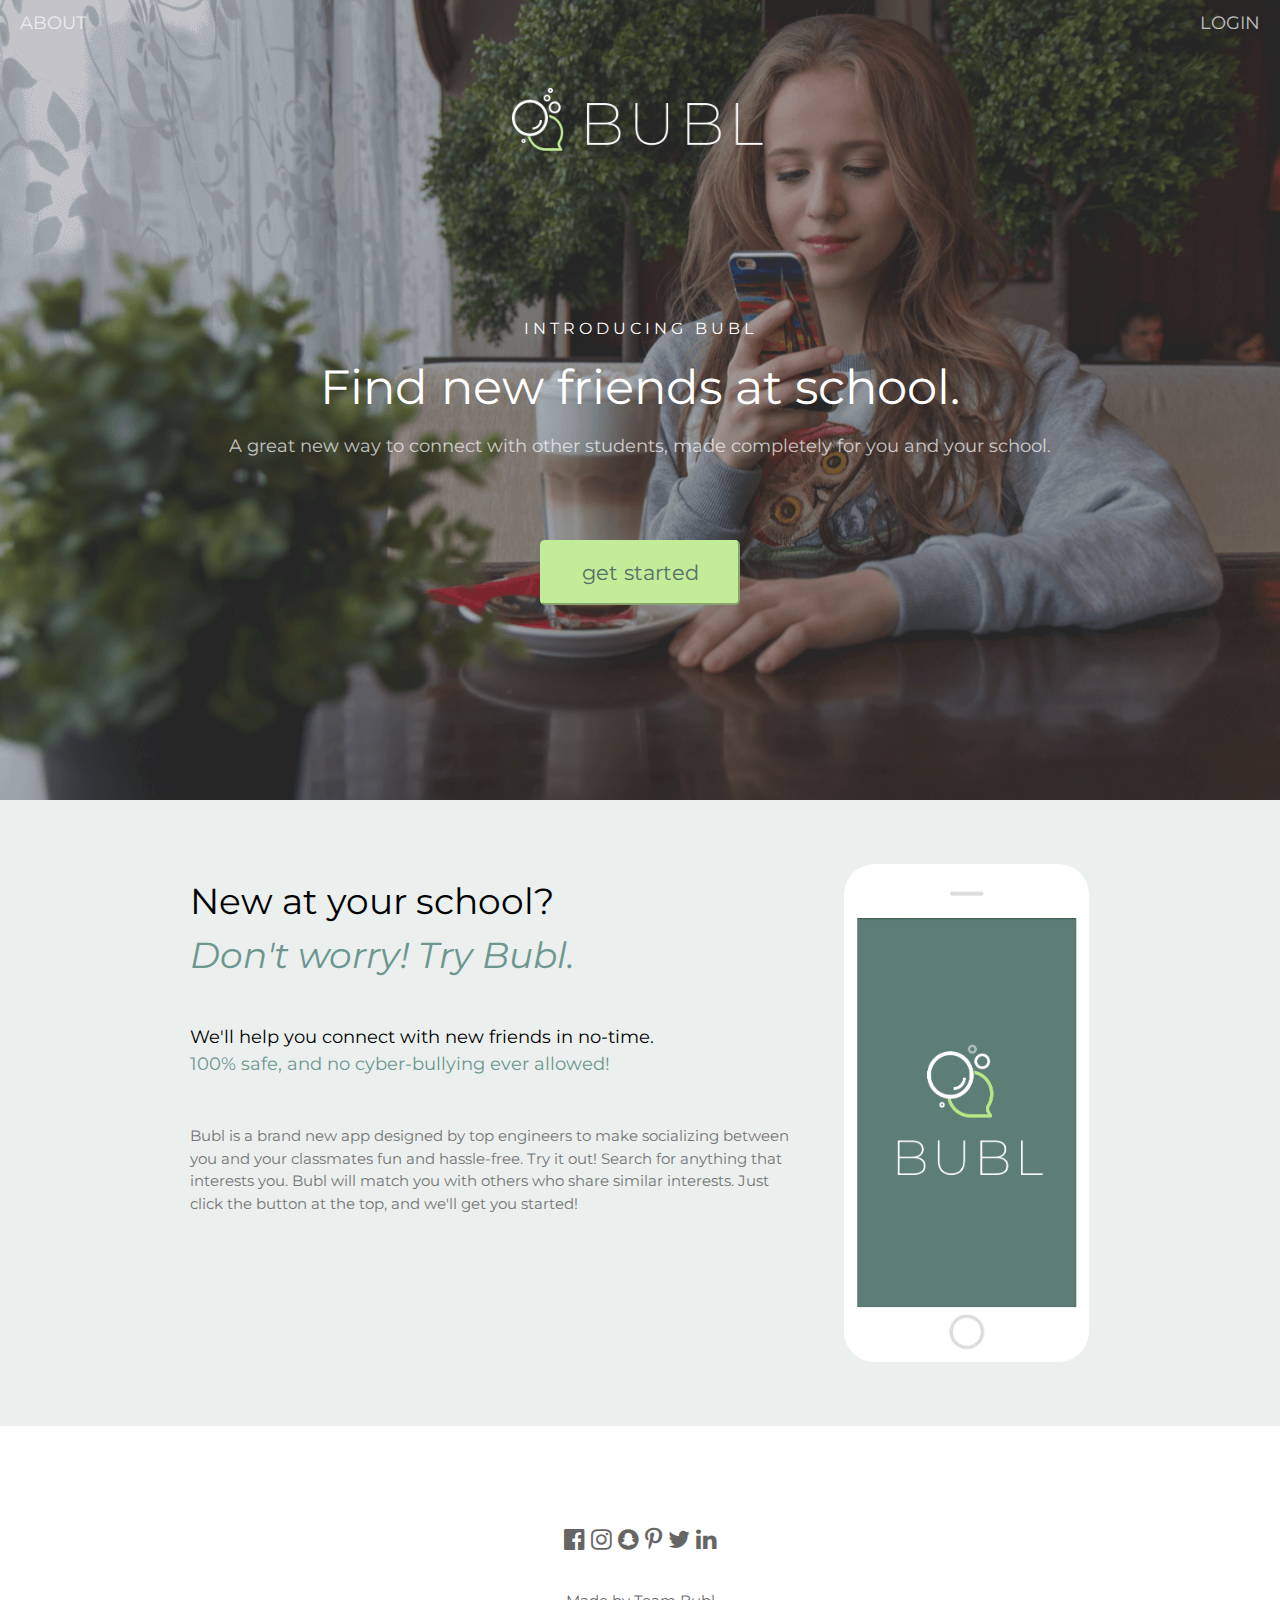
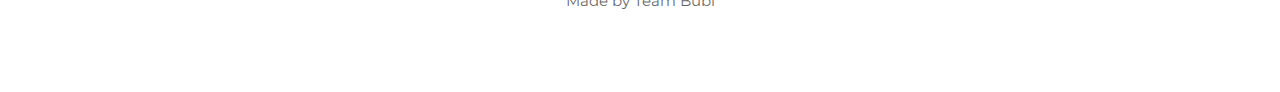
==== commit 6e33dea2: "about page finished." ====
--- a/index.html
+++ b/index.html
@@ -16,6 +16,14 @@
 
 <!-- Header -->
 <header class="main-head">
+  <div class="nav-container">
+    <div class="nav-text-left">
+      <a href="/about.html"><h4 class="about">ABOUT</h4></a>
+    </div>
+    <div class="nav-text-right">
+      <a href="https://bublsocial.netlify.com/"><h4 class="login">LOGIN</h4></a>
+    </div>
+  </div>
   <div class="header-container1">
     <img class="banner" src="assests/Bubl-logo@2x.png">
   </div>
@@ -23,7 +31,7 @@
     <h1 class="header-title">INTRODUCING BUBL<br></h1>
     <h2 class="header-text">Find new friends at school.</h2>
     <h3 class="header-sub">A great new way to connect with other students, made completely for you and your school.</h3>
-    <button class="button" onclick="location.href='https://bublsocial.netlify.com/'">log In</button>
+    <button class="button" onclick="location.href='https://bublsocial.netlify.com/'">get started</button>
   </div>
 </header>
 
@@ -56,7 +64,7 @@
     <i class="fa fa-twitter w3-hover-opacity"></i>
     <i class="fa fa-linkedin w3-hover-opacity"></i>
  </div>
- <a>Made by <a href="#">Team Bubl</a></p>
+ <a>Made by <a href="/about.html">Team Bubl</a></p>
 </footer>
 
 <script>
--- a/css/index.css
+++ b/css/index.css
@@ -60,7 +60,8 @@
 
 a {
   background-color: transparent;
-  -webkit-text-decoration-skip: objects
+  -webkit-text-decoration-skip: objects;
+  text-decoration: none;
 }
 
 a:active,
@@ -279,12 +280,19 @@
   margin-left: auto;
   margin-right: auto;
   width: 30%;
-  padding-top: 30px;
+  padding-top: 40px;
 }
 
 @media only screen and (min-width: 1200px) {
   .banner {
     width: 20%;
+  }
+}
+
+@media only screen and (max-width: 600px) {
+  .banner {
+    width: 60%;
+    padding-top: 70px;
   }
 }
 
@@ -302,6 +310,35 @@
   border-color: #B8E986
 }
 
+.figure {
+  height: 200px;
+  width: auto;
+  border-radius: 50%;
+}
+
+.member {
+  margin-bottom: 40px;
+  text-align: center;
+}
+
+.name {
+  font-size: 25pt;
+  font-family: "Montserrat", sans-serif;
+}
+
+.members-container {
+  display: flex;
+  justify-content: space-evenly;
+}
+
+@media only screen and (max-width: 900px) {
+  .members-container {
+    display: inline;
+    align-items: center;
+    text-align: center;
+  }
+}
+
 .header-title {
   font-family: "Montserrat", sans-serif;
   font-size: 16px;
@@ -332,6 +369,7 @@
 .header-container1 {
   height: 30%;
   align-items: center;
+  vertical-align: center;
 }
 @media only screen and (max-width: 500px) {
   .header-container1 {
@@ -341,6 +379,7 @@
 
 .header-container2 {
   vertical-align: center;
+  padding-top: 20px;
 }
 
 .main-head {
@@ -354,10 +393,41 @@
   opacity: .85;
 }
 
-@media only screen and (max-width: 320px) {
-  .main-head { 
-      display: none; 
-  }
+.main-head2 {
+  background-image: url(/assests/AboutPage-banner.png);
+  background-repeat: no-repeat;
+  background-size: cover;
+  background-position: center;
+  height: 800px;
+  text-align: center;
+  display: block;
+  opacity: .85;
+}
+
+.nav-container {
+  display: flex;
+  justify-content: space-between;
+}
+
+.about {
+  font-family: "Montserrat", sans-serif;
+  font-size: 18px;
+  color: #FFFFFF;
+  letter-spacing: 0;
+  text-align: center;
+  opacity: .7;
+  margin: 10px 20px;
+  text-decoration: none !important;
+}
+
+.login {
+  font-family: "Montserrat", sans-serif;
+  font-size: 18px;
+  color: #FFFFFF;
+  letter-spacing: 0;
+  text-align: center;
+  opacity: .7;
+  margin: 10px 20px;
 }
 
 .section2 {
@@ -372,6 +442,12 @@
 .subgreen2 {
   font-style: normal;
   color: #6b978e; 
+}
+
+.youdid {
+  width: 40%;
+  text-align: center;
+  margin-top: 40px;
 }
 
 .w3-wide {
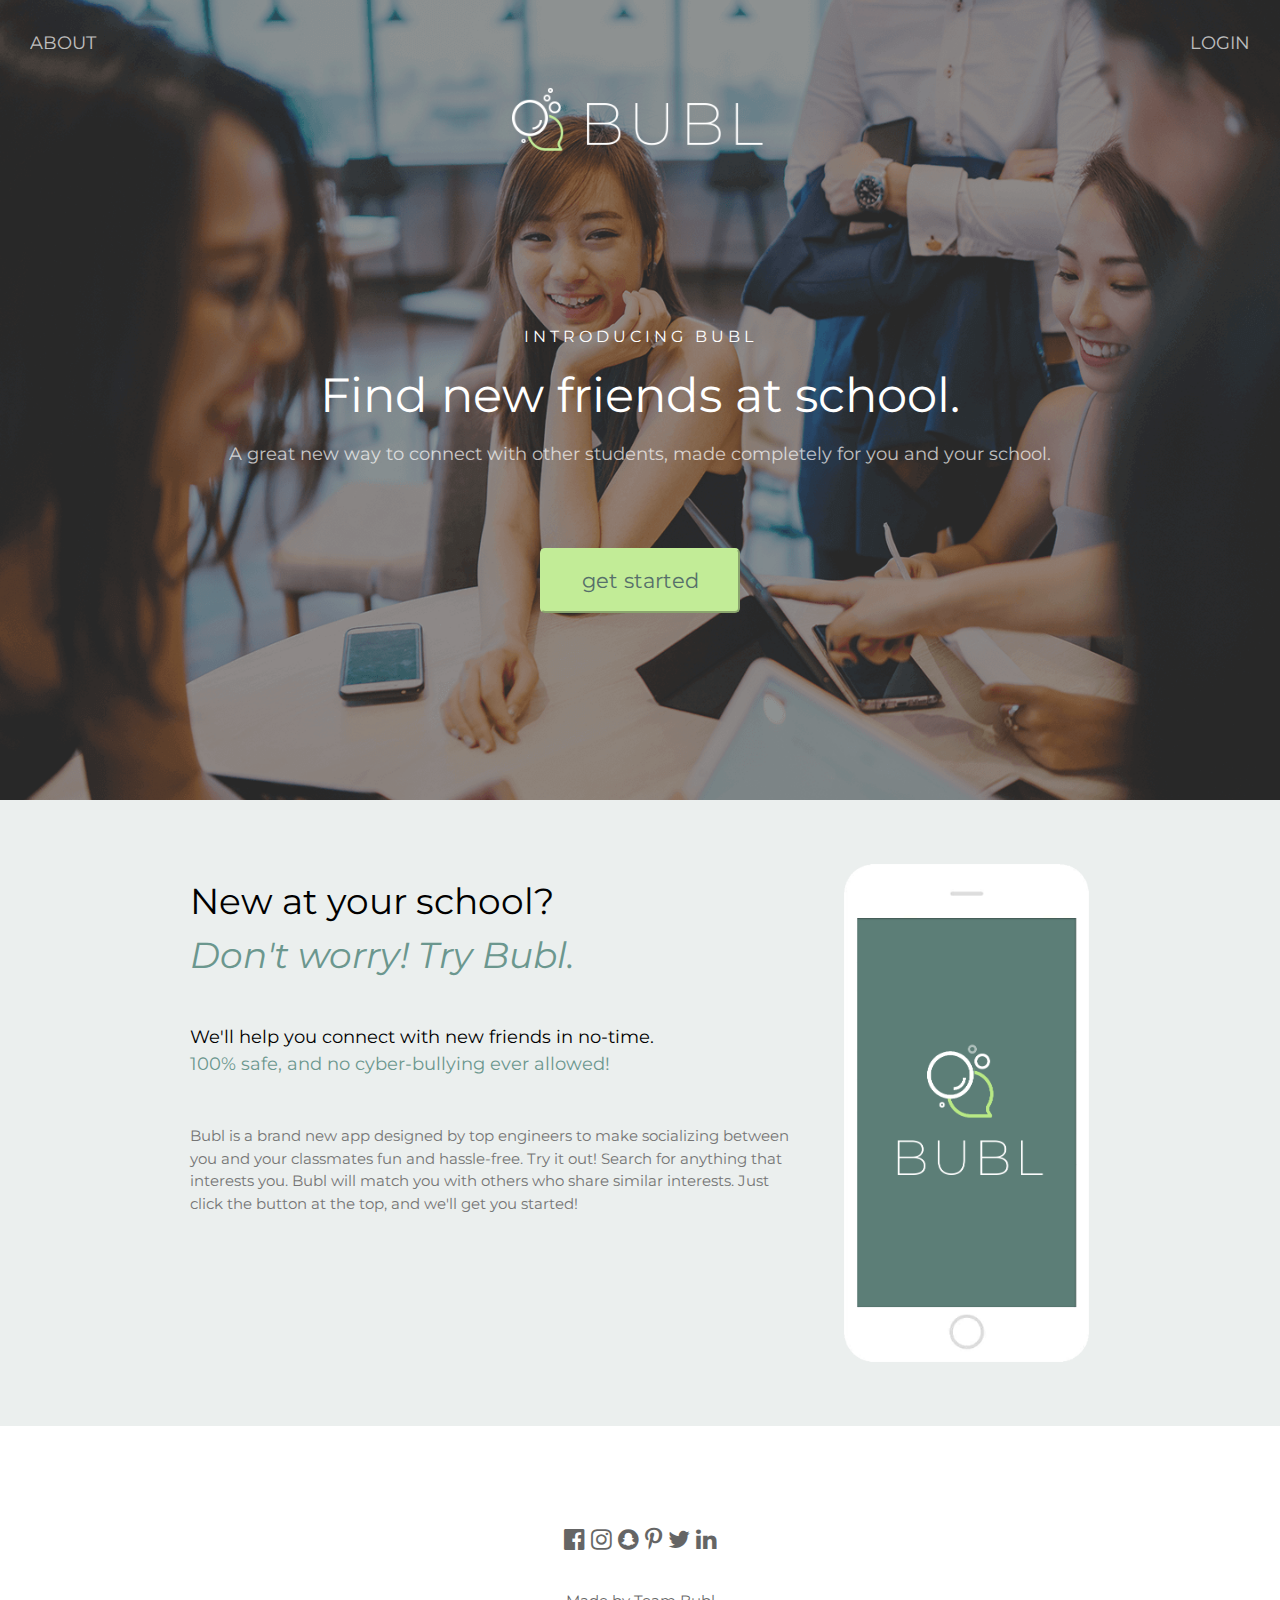
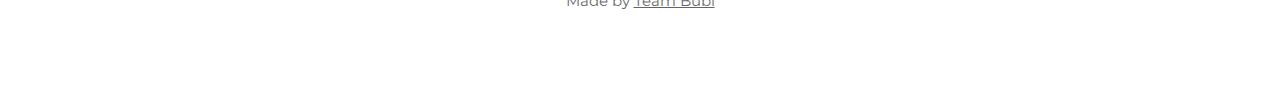
==== commit d19b857c: "small changes 3" ====
--- a/index.html
+++ b/index.html
@@ -64,7 +64,7 @@
     <i class="fa fa-twitter w3-hover-opacity"></i>
     <i class="fa fa-linkedin w3-hover-opacity"></i>
  </div>
- <a>Made by <a href="/about.html">Team Bubl</a></p>
+ <a>Made by <a href="/about.html" class="underline">Team Bubl</a></p>
 </footer>
 
 <script>
--- a/css/index.css
+++ b/css/index.css
@@ -280,7 +280,7 @@
   margin-left: auto;
   margin-right: auto;
   width: 30%;
-  padding-top: 40px;
+  
 }
 
 @media only screen and (min-width: 1200px) {
@@ -292,7 +292,7 @@
 @media only screen and (max-width: 600px) {
   .banner {
     width: 60%;
-    padding-top: 70px;
+    
   }
 }
 
@@ -367,7 +367,7 @@
 }
 
 .header-container1 {
-  height: 30%;
+  height: 26%;
   align-items: center;
   vertical-align: center;
 }
@@ -407,6 +407,7 @@
 .nav-container {
   display: flex;
   justify-content: space-between;
+  
 }
 
 .about {
@@ -416,7 +417,7 @@
   letter-spacing: 0;
   text-align: center;
   opacity: .7;
-  margin: 10px 20px;
+  margin: 30px 30px;
   text-decoration: none !important;
 }
 
@@ -427,7 +428,11 @@
   letter-spacing: 0;
   text-align: center;
   opacity: .7;
-  margin: 10px 20px;
+  margin: 30px 30px;
+}
+
+.position {
+  color: #6b978e;
 }
 
 .section2 {
@@ -448,6 +453,16 @@
   width: 40%;
   text-align: center;
   margin-top: 40px;
+}
+
+@media only screen and (min-width: 1300px) {
+  .youdid {
+    width: 30%;
+  }
+}
+
+.underline {
+  text-decoration: underline;
 }
 
 .w3-wide {
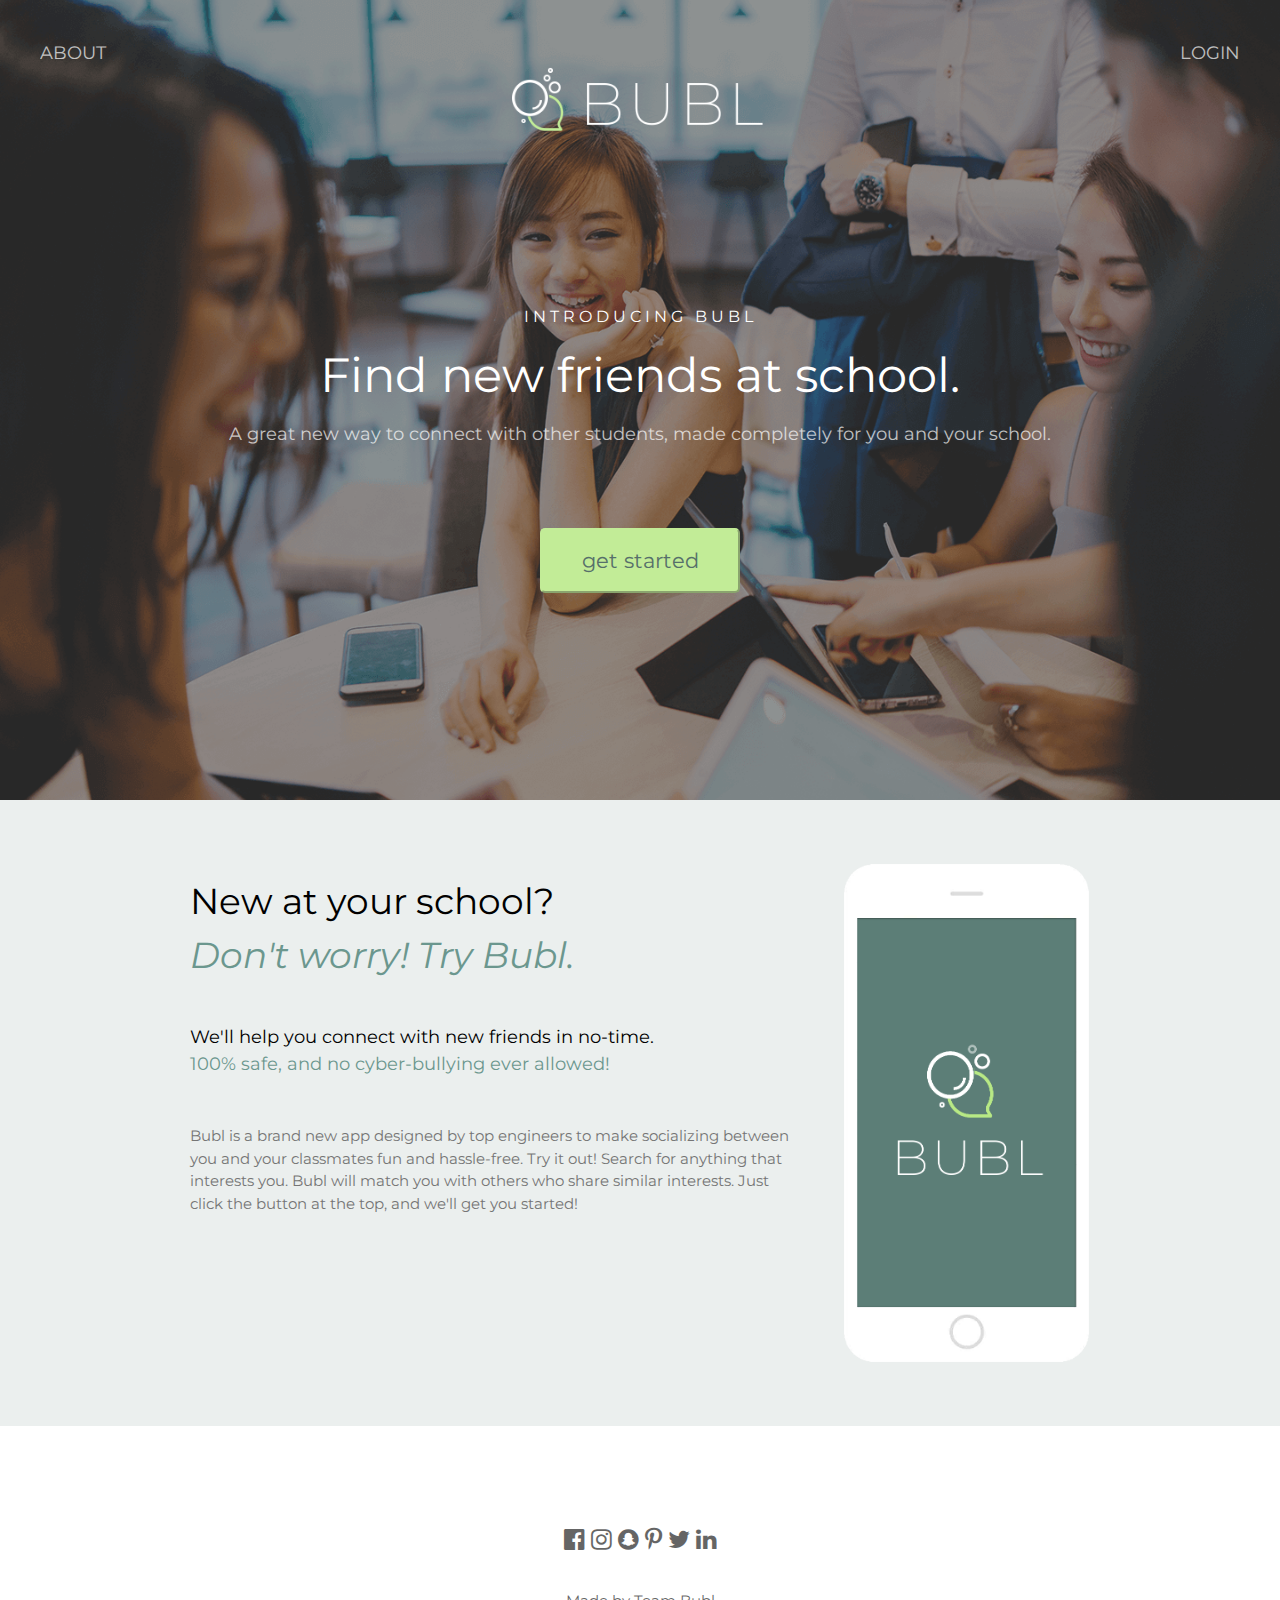
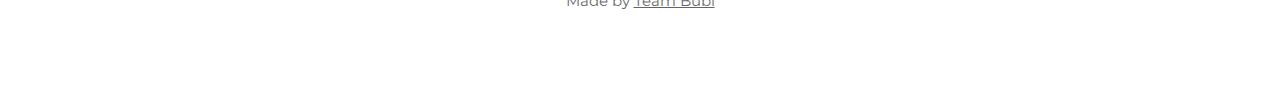
==== commit baca645e: "favicon w/ assets added to both marketing pages" ====
--- a/index.html
+++ b/index.html
@@ -1,6 +1,13 @@
 <!DOCTYPE html>
 <html lang="en">
 <title>Bubl</title>
+<link rel="apple-touch-icon" sizes="180x180" href="/apple-touch-icon.png">
+<link rel="icon" type="image/png" sizes="32x32" href="/favicon-32x32.png">
+<link rel="icon" type="image/png" sizes="16x16" href="/favicon-16x16.png">
+<link rel="manifest" href="/site.webmanifest">
+<link rel="mask-icon" href="/safari-pinned-tab.svg" color="#5bbad5">
+<meta name="msapplication-TileColor" content="#da532c">
+<meta name="theme-color" content="#ffffff">
 <meta charset="UTF-8">
 <meta name="viewport" content="width=device-width, initial-scale=1">
 <link rel="stylesheet" href="css/index.css">
--- a/css/index.css
+++ b/css/index.css
@@ -417,7 +417,7 @@
   letter-spacing: 0;
   text-align: center;
   opacity: .7;
-  margin: 30px 30px;
+  margin: 40px 0 0 40px;
   text-decoration: none !important;
 }
 
@@ -428,7 +428,7 @@
   letter-spacing: 0;
   text-align: center;
   opacity: .7;
-  margin: 30px 30px;
+  margin: 40px 40px 0 0;
 }
 
 .position {
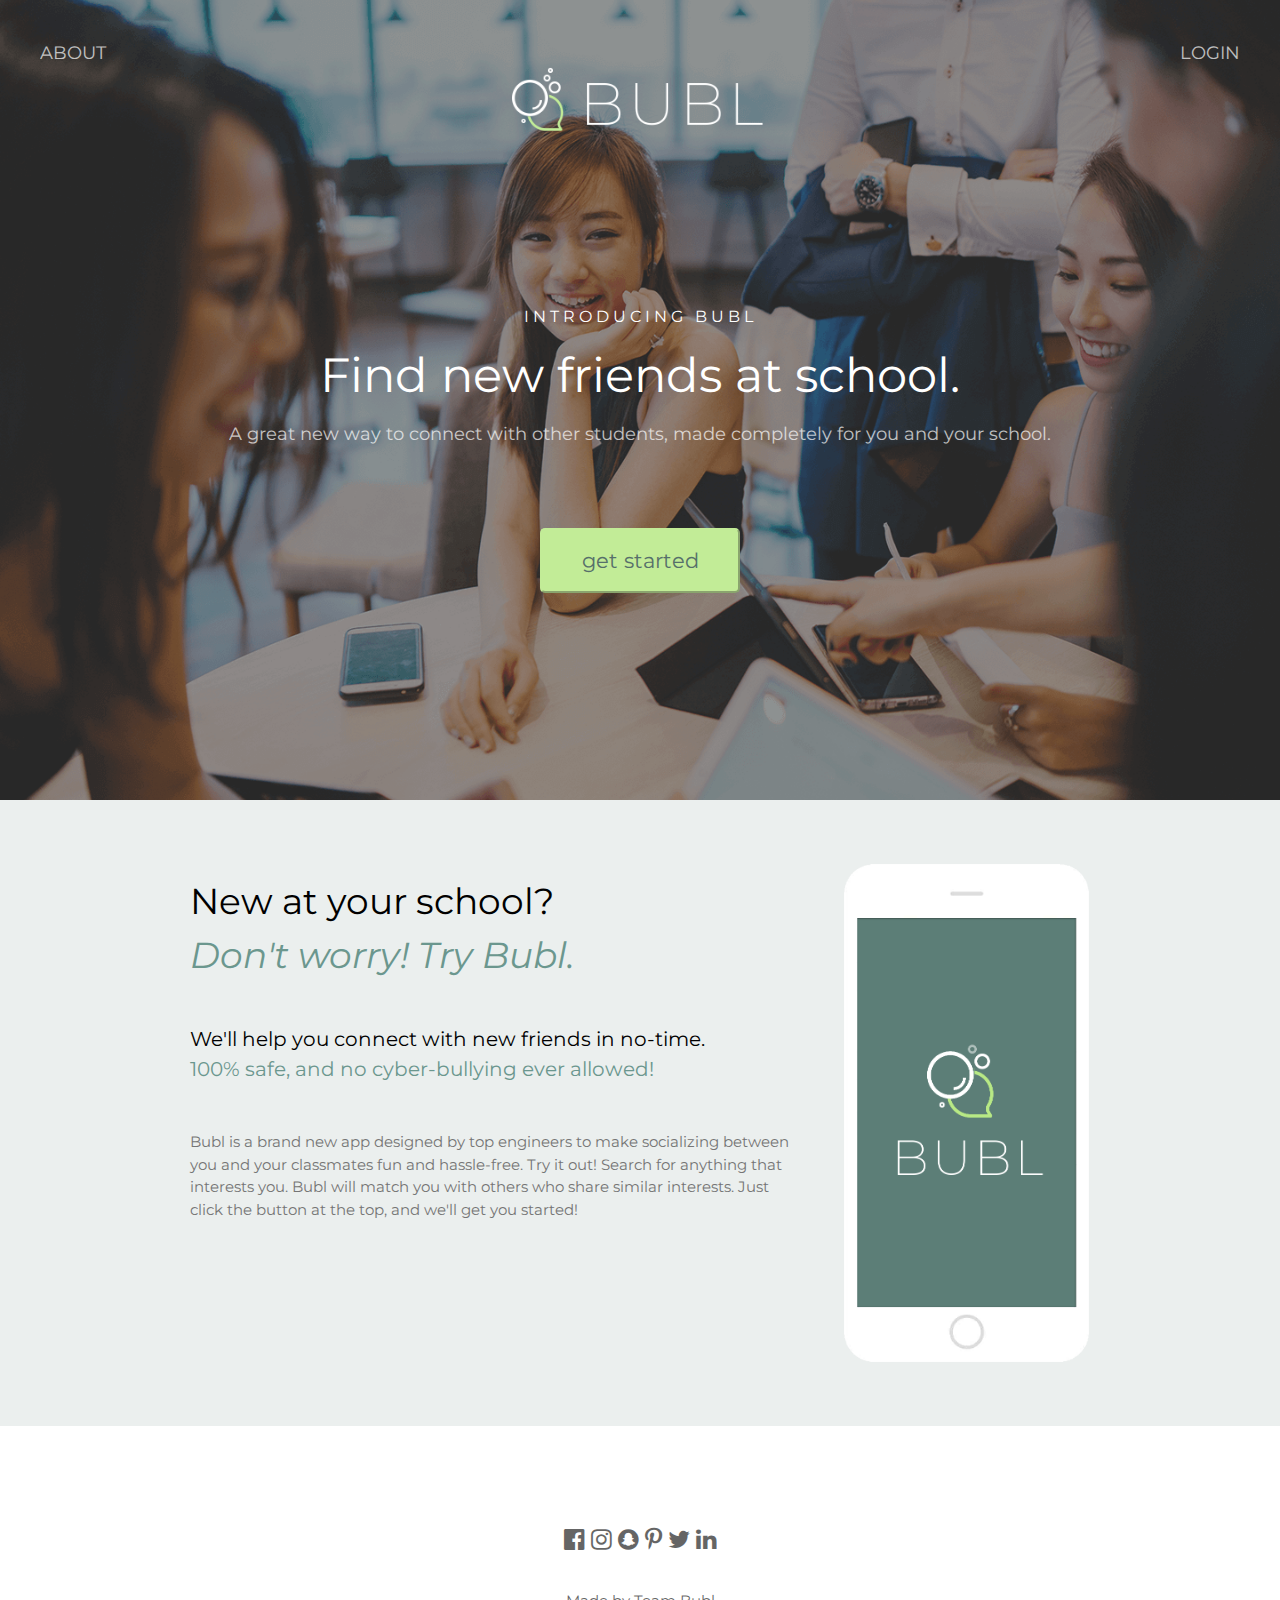
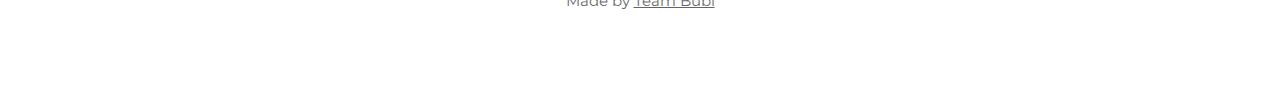
==== commit 2e2e9415: "small changes 8" ====
--- a/index.html
+++ b/index.html
@@ -11,6 +11,8 @@
 <meta charset="UTF-8">
 <meta name="viewport" content="width=device-width, initial-scale=1">
 <link rel="stylesheet" href="css/index.css">
+<link rel="stylesheet" href="css/loader.css">
+<link rel="stylesheet" href="css/transition.css">
 <link rel="stylesheet" href="https://fonts.googleapis.com/css?family=Lato">
 <link rel="stylesheet" href="https://fonts.googleapis.com/css?family=Montserrat">
 <link rel="stylesheet" href="https://cdnjs.cloudflare.com/ajax/libs/font-awesome/4.7.0/css/font-awesome.min.css">
@@ -21,18 +23,28 @@
 </style>
 <body>
 
+<div id="pageloader">
+
+    <div class="spinner">
+      <div class="bounce1"></div>
+      <div class="bounce2"></div>
+      <div class="bounce3"></div>
+    </div>
+
+</div>
+
 <!-- Header -->
 <header class="main-head">
   <div class="nav-container">
     <div class="nav-text-left">
-      <a href="/about.html"><h4 class="about">ABOUT</h4></a>
+      <a id="buttons" href="/about.html"><h4 class="about">ABOUT</h4></a>
     </div>
     <div class="nav-text-right">
-      <a href="https://bublsocial.netlify.com/"><h4 class="login">LOGIN</h4></a>
+      <a id="buttons" href="https://bublsocial.netlify.com/"><h4 class="login">LOGIN</h4></a>
     </div>
   </div>
   <div class="header-container1">
-    <img class="banner" src="assests/Bubl-logo@2x.png">
+    <img id="buttons" class="banner" src="assests/Bubl-logo@2x.png">
   </div>
   <div class="header-container2">
     <h1 class="header-title">INTRODUCING BUBL<br></h1>
@@ -47,8 +59,8 @@
   <div class="w3-content">
     <div class="w3-twothird">
       <h1>New at your school?<br><span class ="subgreen1">Don't worry! Try Bubl.</span></h1>
-      <h5 class="w3-padding-32">We'll help you connect with new friends in no-time.<br>
-      <span class="subgreen2">100% safe, and no cyber-bullying ever allowed!</span></h5>
+      <h4 class="w3-padding-32">We'll help you connect with new friends in no-time.<br>
+      <span class="subgreen2">100% safe, and no cyber-bullying ever allowed!</span></h4>
 
       <p class="w3-text-grey">Bubl is a brand new app designed by top engineers to make socializing between you and your classmates fun and hassle-free. 
         Try it out! Search for anything that interests you. Bubl will match you with others who share similar interests. Just click the button at the top, and we'll get you started!
@@ -71,7 +83,7 @@
     <i class="fa fa-twitter w3-hover-opacity"></i>
     <i class="fa fa-linkedin w3-hover-opacity"></i>
  </div>
- <a>Made by <a href="/about.html" class="underline">Team Bubl</a></p>
+ <a>Made by <a id="buttons" href="/about.html" class="underline">Team Bubl</a></p>
 </footer>
 
 <script>
@@ -85,6 +97,6 @@
   }
 }
 </script>
-
+<script src="/js/transition.js"></script>
 </body>
 </html>
--- a/css/index.css
+++ b/css/index.css
@@ -292,7 +292,7 @@
 @media only screen and (max-width: 600px) {
   .banner {
     width: 60%;
-    
+    padding-top: 40px;
   }
 }
 
@@ -356,6 +356,13 @@
   margin: 0 20px
 }
 
+@media only screen and (max-width:500px) {
+  .header-text {
+    line-height: 1.2;
+    font-size: 36px;
+  }
+}
+
 .header-sub {
   font-family: "Montserrat", sans-serif;
   font-size: 18px;
@@ -373,7 +380,7 @@
 }
 @media only screen and (max-width: 500px) {
   .header-container1 {
-    height: 25%;
+    height: 20%;
   }
 }
 
@@ -444,9 +451,21 @@
   color: #6b978e;
 }
 
+@media only screen and (max-width: 500px) {
+  .subgreen1 {
+    font-size: 32px;
+  }
+}
+
 .subgreen2 {
   font-style: normal;
   color: #6b978e; 
+}
+
+@media only screen and (max-width: 500px) {
+  .subgreen2 {
+    font-size: 16px;
+  }
 }
 
 .youdid {
--- a/css/loader.css
+++ b/css/loader.css
@@ -0,0 +1,66 @@
+#pageloader{
+  position: fixed;
+  left: 0;
+  top: 0;
+  width: 100%;
+  height: 100%;
+  display: -webkit-box;
+  display: -ms-flexbox;
+  display: flex;
+  -webkit-box-pack: center;
+  -ms-flex-pack: center;
+  justify-content: center; /* center children content horizontally */
+  -webkit-box-align: center;
+  -ms-flex-align: center;
+  align-items: center; /* center children content vertically */
+  z-index: 10000;
+  background: white;
+}
+  
+
+.spinner {
+width: 70px;
+text-align: center;
+  opacity: 1;
+  transition: opacity .4s;
+}
+
+.spinner > div {
+width: 18px;
+height: 18px;
+background-color: #333;
+border-radius: 100%;
+display: inline-block;
+-webkit-animation: sk-bouncedelay 1.4s infinite ease-in-out both;
+animation: sk-bouncedelay 1.4s infinite ease-in-out both;
+}
+
+.spinner .bounce1 {
+-webkit-animation-delay: -0.32s;
+animation-delay: -0.32s;
+}
+
+.spinner .bounce2 {
+-webkit-animation-delay: -0.16s;
+animation-delay: -0.16s;
+}
+
+@-webkit-keyframes sk-bouncedelay {
+0%, 80%, 100% { -webkit-transform: scale(0) }
+40% { -webkit-transform: scale(1.0) }
+}
+
+@keyframes sk-bouncedelay {
+0%, 80%, 100% { 
+  -webkit-transform: scale(0);
+  transform: scale(0);
+} 40% { 
+  -webkit-transform: scale(1.0);
+  transform: scale(1.0);
+}
+}
+
+body.fadeout{
+  opacity: 0;
+  transition: all 1.0s;
+}--- a/css/transition.css
+++ b/css/transition.css
@@ -0,0 +1,10 @@
+#pageloader.dimissloader{
+  opacity: 0;
+  visibility: hidden;
+  transition: opacity 1s, visibility 0s 1s;
+}
+
+body.fadeout{
+  opacity: 0;
+  transition: all 1.0s;
+}